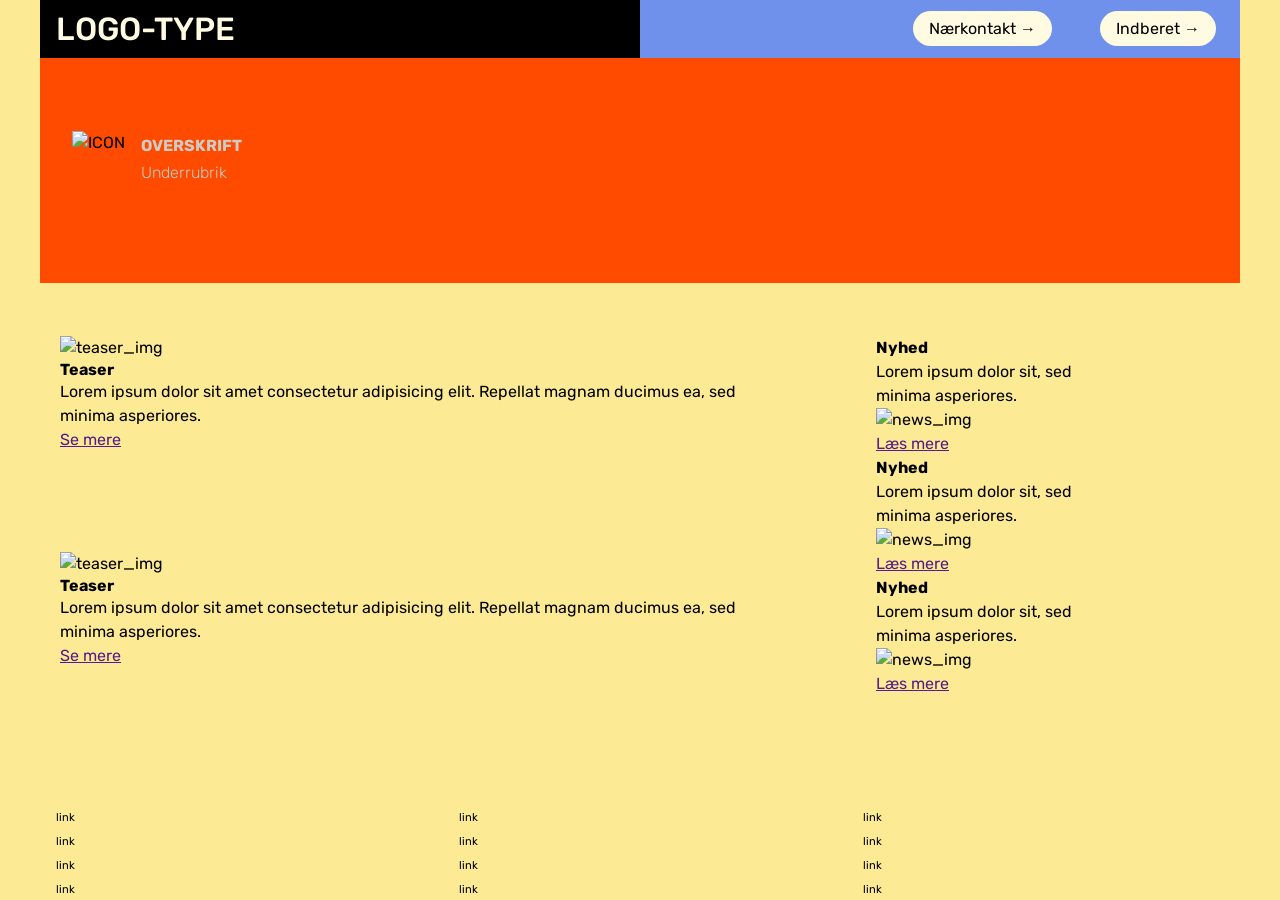
==== index.html @ 4babfd73 "Move files to root directory" ====
<!DOCTYPE html>
<html lang="en">
  <head>
    <meta charset="UTF-8" />
    <meta http-equiv="X-UA-Compatible" content="IE=edge" />
    <meta name="viewport" content="width=device-width, initial-scale=1.0" />
    <link rel="stylesheet" href="css/reset.css" />
    <link rel="stylesheet" href="css/custom.css" />
    <link rel="stylesheet" href="css/fonts.css" />
    <link rel="stylesheet" href="css/general.css" />
    <link rel="stylesheet" href="css/layout.css" />
    <link rel="stylesheet" href="css/burger.css" />
    <link rel="stylesheet" href="css/cards.css" />
    <link rel="icon" type="image/png" href="img/fav.png" />
    <title>Emergency Site</title>
  </head>
  <body id="frontpage">
    <header>
      <nav>
        <div id="logotype-wrapper" class="logo">
          <a href="index.html"> LOGO-TYPE </a>
        </div>
        <ul class="menu">
          <li><a class="menuItem" href="instruction.html">Nærkontakt </a></li>
          <li><a class="menuItem" href="register.html">Indberet</a></li>
        </ul>
        <button class="burger">
          <span class="line"></span>
          <span class="line"></span>
          <span class="line"></span>
        </button>
      </nav>
    </header>
    <section id="main-disclamer">
      <div id="main-disclamer-content">
        <img src="warning" alt="ICON" />
        <div>
          <h1>OVERSKRIFT</h1>
          <p class="sub">Underrubrik</p>
        </div>
      </div>
    </section>
    <main>
      <section id="daily">
        <article class="daily_card">
          <img src="" alt="teaser_img" />
          <div class="daily_text">
            <h2>Teaser</h2>
            <p>
              Lorem ipsum dolor sit amet consectetur adipisicing elit. Repellat
              magnam ducimus ea, sed minima asperiores.
            </p>
            <a href="" class="cta_btn">Se mere</a>
          </div>
        </article>
        <article class="daily_card">
          <img src="" alt="teaser_img" />
          <div class="daily_text">
            <h2>Teaser</h2>
            <p>
              Lorem ipsum dolor sit amet consectetur adipisicing elit. Repellat
              magnam ducimus ea, sed minima asperiores.
            </p>
            <a href="" class="cta_btn">Se mere</a>
          </div>
        </article>
      </section>
      <section id="breaking">
        <article class="news_card">
          <h3>Nyhed</h3>
          <p>Lorem ipsum dolor sit, sed minima asperiores.</p>
          <img src="" alt="news_img" />
          <a class="cta_btn" href="">Læs mere</a>
        </article>
        <article class="news_card">
          <h3>Nyhed</h3>
          <p>Lorem ipsum dolor sit, sed minima asperiores.</p>
          <img src="" alt="news_img" />
          <a class="cta_btn" href="">Læs mere</a>
        </article>
        <article class="news_card">
          <h3>Nyhed</h3>
          <p>Lorem ipsum dolor sit, sed minima asperiores.</p>
          <img src="" alt="news_img" />
          <a class="cta_btn" href="">Læs mere</a>
        </article>
      </section>
    </main>

    <footer>
      <nav class="some">
        <ul>
          <li><a href="">link</a></li>
          <li><a href="">link</a></li>
          <li><a href="">link</a></li>
          <li><a href="">link</a></li>
        </ul>
      </nav>
      <nav class="another">
        <ul>
          <li><a href="">link</a></li>
          <li><a href="">link</a></li>
          <li><a href="">link</a></li>
          <li><a href="">link</a></li>
        </ul>
      </nav>
      <nav class="yetanother">
        <ul>
          <li><a href="">link</a></li>
          <li><a href="">link</a></li>
          <li><a href="">link</a></li>
          <li><a href="">link</a></li>
        </ul>
      </nav>
    </footer>
    <script src="js/burger.js"></script>
    <!-- <script src="js/main.js"></script> -->
  </body>
</html>
---- css/custom.css ----
:root {
  /* Colours */
  --color-bg: #fceb94; /* page background /*

  /* Header */
  --color-head-bg: #ff4b00;

  /* Logotype */
  --color-logotype-bg: #000000;
  --color-text-logotype: #fffae2;
  --font-logotype-size: 2rem;

  /* Global menu */
  --color-menu-bg: #6F90EB;
  /* Links */
  --color-link-bg: #FFFAE2;
  --color-link-hover: #fff; /* used */
  --color-link-active: #99958f; /* used */
  --border-radius-links: 37px;

  /* Headlines og rubrik */
  --font-h1-size: 1rem;
  --font-sub1-size: 1rem;
  --font-h2-size: 1rem;
  --font-h3-size: 1rem;
  --color-headline-bg: #ff4b00;
  --color-headline-text-page: #fceb94;

  /* Tekst */
  --color-text: #000;
  --color-text-inverted: #cdccc4;

  /*  Marginer */
  --margin-head-bottom: 5px;

  /* Borders */
  --border-radius: 37px;

  /* Cards */
  --color-card-bg: #FFFFFF;
  --color-cta-card-bg: #ff4b00;
  /* news-cards */
  --color-news-bg: #FFFAE2;
  --color-news-bg-inverted: #DBE2F5;
  --color-cta-newscard-bg: #FFA680;
  --color-cta-newscard-bg-inverted: #6F90EB;

  /* Fonts */
  --font-family-sans: "Rubik", ui-sans-serif;
  --font-weight-light: 300;
  --font-weight-regular: 400;
  --font-weight-medium: 500;
  --font-weight-bold: 700; */

  /* Text sizes */
  --logotype-size: 1rem;
  --headline1-size: 2rem;
  --headline2-size: 1rem;
  --headline3-size: 1rem;
  --bodytext-size: 1rem;
  --cta-text-size: 1rem;
  --followup-text-size: 1rem;
  --form-submit-size: 1rem;

  /* Infographics */
  --color-info-bg: #676161;
  --color-infobox-1-bg: #cfcec6;
  --color-infobox-2-bg: #969995;
}
---- css/fonts.css ----
@font-face {
  font-family: "Rubik";
  src: url("../fonts/Rubik-VariableFont_wght.woff2") format("woff2-variations"),
    url("/fonts/Rubik-Regular.woff") format("woff");
  font-weight: 300 700;
  font-style: normal;
}
---- css/general.css ----
html {
  font-family: var(--font-family-sans);
  color: var(--color-text);
  background-color: var(--color-bg);
}

header {
  height: min-content;
}

#main-disclamer {
  height: 225px;
  background-color: var(--color-head-bg);
  display: flex;
  justify-content: flex-start;
  align-items: center;
  padding-left: 2rem;
  padding-bottom: 2%;
  margin-bottom: var(--margin-head-bottom);
}

#main-disclamer-content {
  display: flex;
  column-gap: 1rem;
}

main section {
  padding: 20px;
  border-radius: var(--border-radius);
}

h1 {
  font-size: var(--font-h1-size);
  font-weight: var(--font-weight-bold);
  color: var(--color-text-inverted);
  margin: 5px 0;
  line-height: 1.3rem;
  text-align: left;
}

#instruction h1,
#register h1 {
  margin: 40px 0 20px 0;
  padding: 15px 30px;
  background-color: var(--color-head-bg);
  font-size: var(--font-h2-size);
}

#instruction p {
  grid-column: 1/-1;
  margin-bottom: 20px;
  font-size: var(--font-h2-size);
  line-height: 1.5rem;
}

.sub {
  font-size: var(--font-sub1-size);
  font-weight: var(--font-weight-light);
  color: var(--color-text-inverted);
}

h2 {
  font-size: var(--headline2-size);
}

h3 {
  font-size: var(--headline3-size);
}

main>h1 {
  width: calc(80% - 6rem);
}

/* NAVIGATION STRUCTURES */
header>nav {
  height: 100%;
  background-color: var(--color-menu-bg);
}

nav ul {
  list-style: none;
}

a {
  font-family: var(--font-family-sans);
}

nav a {
  text-decoration: none;
  color: var(--color-text);
}

/* Måske skal du lave en ny regel for logotype-wrapper, når du har lavet din logotype */
#logotype-wrapper {
  background-color: var(--color-logotype-bg);
  display: flex;
  justify-content: flex-start;
  align-items: center;
  height: 3.6rem;
}

#logotype-wrapper>a {
  color: var(--color-text-logotype);
  font-size: var(--font-logotype-size);
  font-weight: var(--font-weight-medium);
  width: max-content;
  margin-left: 1rem;
}

/* Global menu */
header nav li a {
  margin: 1.5rem;
  background-color: var(--color-link-bg);
  color: var(--color-text);
  font-size: var(--followup-text-size);
  padding: 0.5rem 1rem;
  border-radius: var(--border-radius-links);
}

/* Pilen efter menu-tekst */
header>nav li>a:after {
  content: " \2192";
}

/* Global menu hover effekt - Lav den om til det, du synes */
nav a:hover {
  background-color: var(--color-link-hover);
}

nav a:active {
  background-color: var(--color-link-active);
}

/* FOOTER */
footer a {
  font-size: 0.7rem;
}
---- css/layout.css ----
/* LAYOUT FOR MAIN CONTENT */
body {
  display: grid;
  grid-template-rows: auto 1fr auto;
  height: 100vh;
  max-width: 1200px;
  margin: 0 auto;
}
main {
  display: grid;
  row-gap: 1rem;
}
main > *:not(:first-child) {
  margin: 0 1rem;
}
main {
  grid-template-rows: min-content min-content 1fr min-content;
}
#instruction main {
  grid-template-rows: min-content min-content min-content 1fr min-content;
}
/* LAYOUT FOR HEADER AND FOOTER */
footer {
  display: grid;
  gap: 10px;
}
header nav,
footer nav {
  display: flex;
  justify-content: space-between;
  align-items: center;
}
header nav > * {
  flex: 1;
}
nav ul {
  display: flex;
  justify-content: flex-end;
}
header ul {
  height: 100%;
  width: clamp(175px, 50%, 300px);
}
footer ul {
  flex-direction: column;
  padding-left: 1rem;
}

/* LAYOUT FOR SECTIONS */
#daily,
#breaking {
  display: grid;
}
#daily {
  grid-template-rows: repeat(2, minmax(200px, min-content));
  gap: 1rem;
}
#breaking {
  grid-template-rows: repeat(auto-fit, minmax(50px, min-content));
  gap: 0;
}

@media (width > 600px) {
  #frontpage > main {
    grid-template-columns: 6fr 3fr;
    grid-template-rows: auto 1fr auto;
  }
  #instruction > main,
  #register > main {
    grid-template-columns: 5fr 3fr;
    grid-template-rows: auto auto 1fr auto;
  }

  .qr {
    order: 1;
  }

  h1 {
    grid-column: 1 / -1;
  }
  footer {
    grid-template-columns: 1fr 1fr 1fr;
  }
}
---- css/burger.css ----
.burger {
  width: 30px;
  height: 20px;
  cursor: pointer;
}

.burger .line {
  display: block;
  width: 100%;
  height: 2px;
  background-color: #333333;
  margin-bottom: 5px;
  transition: 0.2s linear;
}
.burger {
  display: none;
}
@media screen and (width < 800px) {
  .menu {
    display: none;
  }
  .logo {
    flex: 0 0 50vw;
  }
  .burger {
    display: block;
    background-color: transparent;
    border: 0;
    flex: 0 0 auto;
    margin: 0 20px;
  }
  .burger.active .line:nth-child(1) {
    transform: rotate(45deg) translate(5px, 5px);
    transition: 0.2s linear;
  }
  .burger.active .line:nth-child(2) {
    opacity: 0;
    transition: 0.15s linear;
  }
  .burger.active .line:nth-child(3) {
    transform: rotate(-45deg) translate(5px, -5px);
    transition: 0.2s linear;
  }
  nav.active .menu {
    display: block;
    background-color: var(--color-menu-bg);
    position: absolute;
    top: 3.6rem;
    right: 0;
    width: clamp(200px, 50vw, 400px);
    z-index: 1;
    opacity: 0.8;
  }
  header > nav li > a:after {
    content: "";
  }
  nav.active .menu li {
    margin: 40px 20px;
    text-align: right;
  }
  nav.active .menu a {
    font-size: 24px;
  }
}
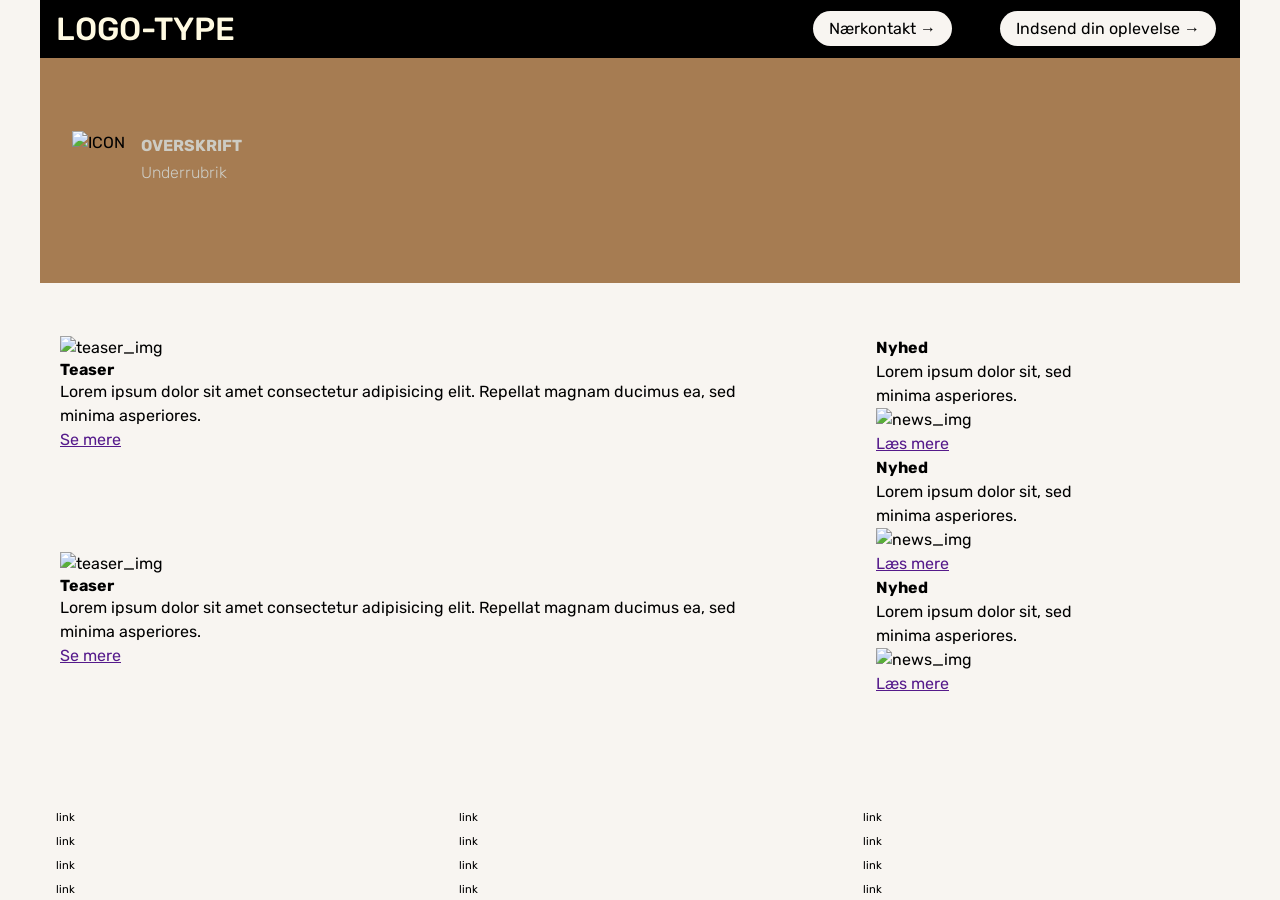
==== commit 9ef6db65: "Updating css" ====
--- a/index.html
+++ b/index.html
@@ -21,8 +21,10 @@
           <a href="index.html"> LOGO-TYPE </a>
         </div>
         <ul class="menu">
-          <li><a class="menuItem" href="instruction.html">Nærkontakt </a></li>
-          <li><a class="menuItem" href="register.html">Indberet</a></li>
+          <li><a class="menuItem" href="instruction.html">Nærkontakt</a></li>
+          <li>
+            <a class="menuItem" href="register.html">Indsend din oplevelse</a>
+          </li>
         </ul>
         <button class="burger">
           <span class="line"></span>
@@ -113,6 +115,8 @@
         </ul>
       </nav>
     </footer>
+    <!-- Ligge opup tingene her -->
+
     <script src="js/burger.js"></script>
     <!-- <script src="js/main.js"></script> -->
   </body>
--- a/css/custom.css
+++ b/css/custom.css
@@ -1,9 +1,9 @@
 :root {
   /* Colours */
-  --color-bg: #fceb94; /* page background /*
+  --color-bg: #f8f5f1; /* page background /*
 
   /* Header */
-  --color-head-bg: #ff4b00;
+  --color-head-bg: #a67c52;
 
   /* Logotype */
   --color-logotype-bg: #000000;
@@ -11,9 +11,9 @@
   --font-logotype-size: 2rem;
 
   /* Global menu */
-  --color-menu-bg: #6F90EB;
+  --color-menu-bg: #000000;
   /* Links */
-  --color-link-bg: #FFFAE2;
+  --color-link-bg: #f8f5f1;
   --color-link-hover: #fff; /* used */
   --color-link-active: #99958f; /* used */
   --border-radius-links: 37px;
@@ -23,7 +23,7 @@
   --font-sub1-size: 1rem;
   --font-h2-size: 1rem;
   --font-h3-size: 1rem;
-  --color-headline-bg: #ff4b00;
+  --color-headline-bg: #000000;
   --color-headline-text-page: #fceb94;
 
   /* Tekst */
@@ -37,12 +37,12 @@
   --border-radius: 37px;
 
   /* Cards */
-  --color-card-bg: #FFFFFF;
-  --color-cta-card-bg: #ff4b00;
+  --color-card-bg: #f8f5f1;
+  --color-cta-card-bg: #BF1818;
   /* news-cards */
-  --color-news-bg: #FFFAE2;
+  --color-news-bg: #b8d4e8;
   --color-news-bg-inverted: #DBE2F5;
-  --color-cta-newscard-bg: #FFA680;
+  --color-cta-newscard-bg: #BF1818;
   --color-cta-newscard-bg-inverted: #6F90EB;
 
   /* Fonts */
@@ -63,7 +63,7 @@
   --form-submit-size: 1rem;
 
   /* Infographics */
-  --color-info-bg: #676161;
-  --color-infobox-1-bg: #cfcec6;
-  --color-infobox-2-bg: #969995;
+  --color-info-bg: #FFFAE2;
+  --color-infobox-1-bg: #f8f5f1;
+  --color-infobox-2-bg: #DEF5DB;
 }
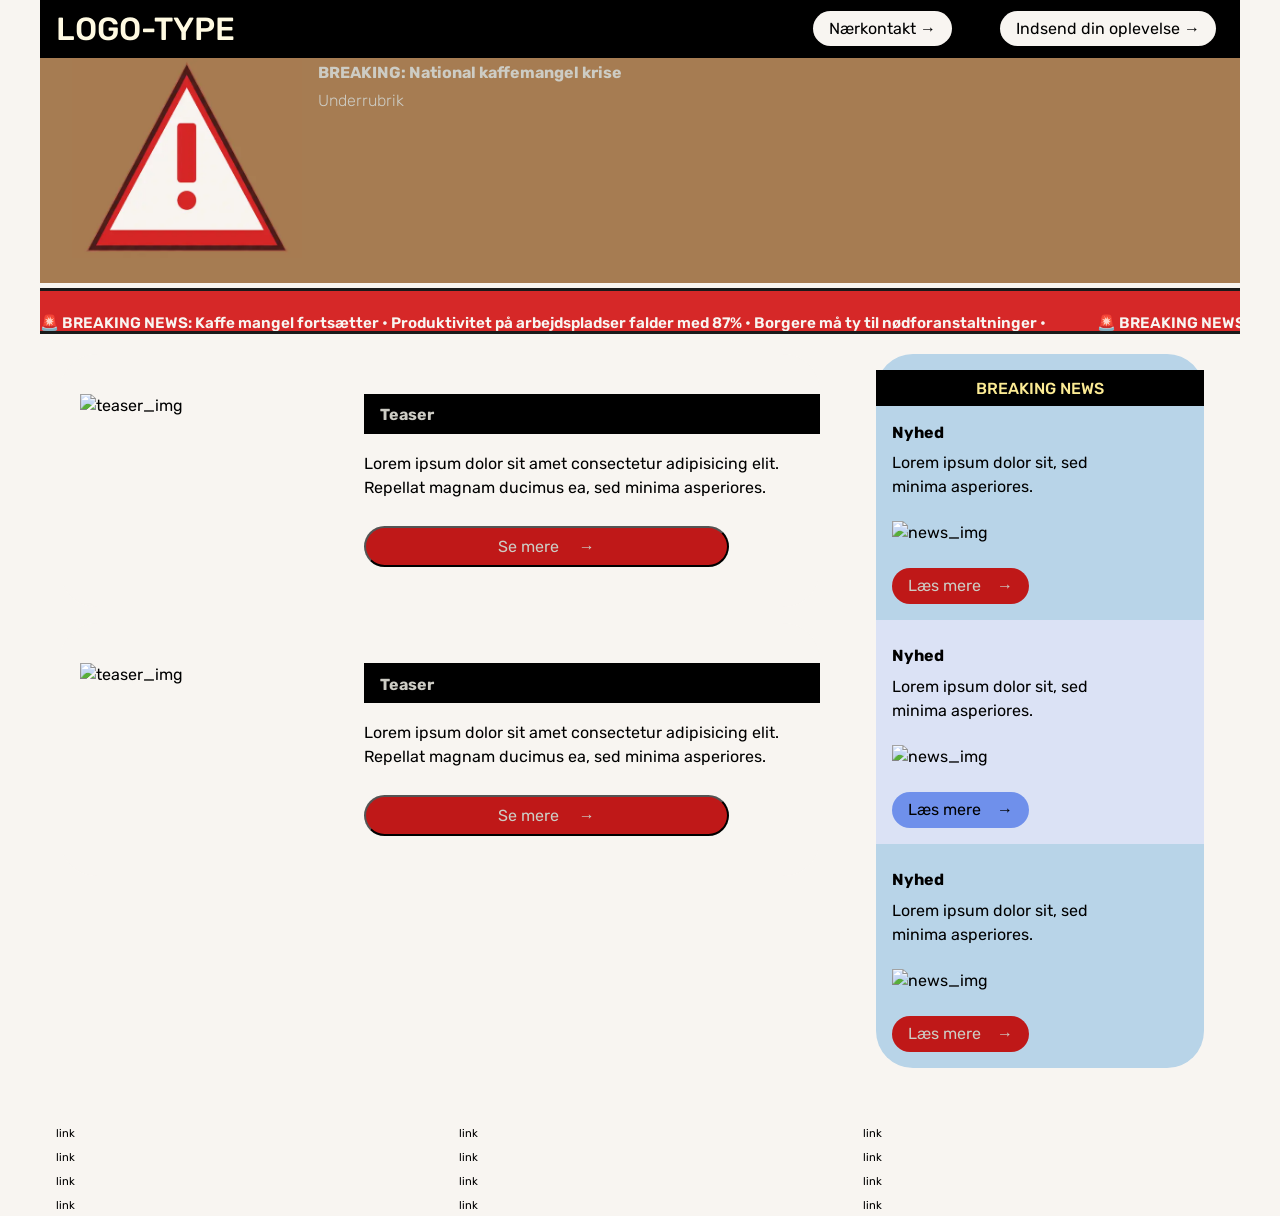
==== commit bf935dc8: "Logo and popup updates for index" ====
--- a/index.html
+++ b/index.html
@@ -35,13 +35,27 @@
     </header>
     <section id="main-disclamer">
       <div id="main-disclamer-content">
-        <img src="warning" alt="ICON" />
+        <img class="logo" src="SVG/kaffe_logo.webp" alt="ICON" />
         <div>
-          <h1>OVERSKRIFT</h1>
+          <h1>BREAKING: National kaffemangel krise</h1>
           <p class="sub">Underrubrik</p>
         </div>
       </div>
     </section>
+    <div class="news-banner">
+      <div class="banner-content">
+        <span
+          >🚨 BREAKING NEWS: Kaffe mangel fortsætter • Produktivitet på
+          arbejdspladser falder med 87% • Borgere må ty til nødforanstaltninger
+          •</span
+        >
+        <span
+          >🚨 BREAKING NEWS: Kaffe mangel fortsætter • Produktivitet på
+          arbejdspladser falder med 87% • Borgere må ty til nødforanstaltninger
+          •</span
+        >
+      </div>
+    </div>
     <main>
       <section id="daily">
         <article class="daily_card">
@@ -52,7 +66,9 @@
               Lorem ipsum dolor sit amet consectetur adipisicing elit. Repellat
               magnam ducimus ea, sed minima asperiores.
             </p>
-            <a href="" class="cta_btn">Se mere</a>
+            <button class="cta_btn open-modal" data-modal="modal1">
+              Se mere
+            </button>
           </div>
         </article>
         <article class="daily_card">
@@ -63,7 +79,9 @@
               Lorem ipsum dolor sit amet consectetur adipisicing elit. Repellat
               magnam ducimus ea, sed minima asperiores.
             </p>
-            <a href="" class="cta_btn">Se mere</a>
+            <button class="cta_btn open-modal" data-modal="modal2">
+              Se mere
+            </button>
           </div>
         </article>
       </section>
@@ -72,19 +90,34 @@
           <h3>Nyhed</h3>
           <p>Lorem ipsum dolor sit, sed minima asperiores.</p>
           <img src="" alt="news_img" />
-          <a class="cta_btn" href="">Læs mere</a>
+          <details>
+            <summary class="cta_btn">Læs mere</summary>
+            <div class="expanded-content">
+              <p>Her er den fulde nyhed! Lorem ipsum dolor sit amet...</p>
+            </div>
+          </details>
         </article>
         <article class="news_card">
           <h3>Nyhed</h3>
           <p>Lorem ipsum dolor sit, sed minima asperiores.</p>
           <img src="" alt="news_img" />
-          <a class="cta_btn" href="">Læs mere</a>
+          <details>
+            <summary class="cta_btn">Læs mere</summary>
+            <div class="expanded-content">
+              <p>Her er den fulde nyhed! Lorem ipsum dolor sit amet...</p>
+            </div>
+          </details>
         </article>
         <article class="news_card">
           <h3>Nyhed</h3>
           <p>Lorem ipsum dolor sit, sed minima asperiores.</p>
           <img src="" alt="news_img" />
-          <a class="cta_btn" href="">Læs mere</a>
+          <details>
+            <summary class="cta_btn">Læs mere</summary>
+            <div class="expanded-content">
+              <p>Her er den fulde nyhed! Lorem ipsum dolor sit amet...</p>
+            </div>
+          </details>
         </article>
       </section>
     </main>
@@ -116,6 +149,29 @@
       </nav>
     </footer>
     <!-- Ligge opup tingene her -->
+    <div class="modal" id="modal1">
+      <div class="modal-content">
+        <button class="close-modal">&times;</button>
+        <h2>Fuld Historie 1</h2>
+        <p>
+          Her er den fulde nyhed om story 1! Lorem ipsum dolor sit amet,
+          consectetur adipisicing elit. Magnam nemo voluptatum accusamus quasi
+          exercitationem blanditiis eum cupiditate...
+        </p>
+      </div>
+    </div>
+
+    <div class="modal" id="modal2">
+      <div class="modal-content">
+        <button class="close-modal">&times;</button>
+        <h2>Fuld Historie 2</h2>
+        <p>
+          Her er den fulde nyhed om story 2! Lorem ipsum dolor sit amet,
+          consectetur adipisicing elit. Magnam nemo voluptatum accusamus quasi
+          exercitationem blanditiis eum cupiditate...
+        </p>
+      </div>
+    </div>
 
     <script src="js/burger.js"></script>
     <!-- <script src="js/main.js"></script> -->
--- a/css/general.css
+++ b/css/general.css
@@ -67,12 +67,12 @@
   font-size: var(--headline3-size);
 }
 
-main>h1 {
+main > h1 {
   width: calc(80% - 6rem);
 }
 
 /* NAVIGATION STRUCTURES */
-header>nav {
+header > nav {
   height: 100%;
   background-color: var(--color-menu-bg);
 }
@@ -99,7 +99,7 @@
   height: 3.6rem;
 }
 
-#logotype-wrapper>a {
+#logotype-wrapper > a {
   color: var(--color-text-logotype);
   font-size: var(--font-logotype-size);
   font-weight: var(--font-weight-medium);
@@ -118,7 +118,7 @@
 }
 
 /* Pilen efter menu-tekst */
-header>nav li>a:after {
+header > nav li > a:after {
   content: " \2192";
 }
 
@@ -134,4 +134,41 @@
 /* FOOTER */
 footer a {
   font-size: 0.7rem;
-}+}
+
+.logo {
+  width: 28%;
+  height: 28%;
+}
+
+.news-banner {
+  background: #d62828;
+  color: #f8f5f1;
+  padding: 1.25rem 0;
+  overflow: hidden;
+  white-space: nowrap;
+  position: relative;
+  border-top: 3px solid #1a1a1a;
+  border-bottom: 3px solid #1a1a1a;
+}
+
+.banner-content {
+  display: inline-block;
+  animation: scroll-left 30s linear infinite;
+  font-weight: 600;
+  font-size: 0.95rem;
+}
+
+.banner-content span {
+  display: inline-block;
+  padding-right: 3rem;
+}
+
+@keyframes scroll-left {
+  0% {
+    transform: translateX(0);
+  }
+  100% {
+    transform: translateX(-50%);
+  }
+}
--- a/css/cards.css
+++ b/css/cards.css
@@ -0,0 +1,179 @@
+.daily_card {
+  background-color: var(--color-card-bg);
+  display: grid;
+  grid-template-columns: 3fr 5fr;
+  gap: 10px;
+  padding: 40px 0 40px 20px;
+  border-radius: var(--border-radius);
+  height: minmax(200px, min-content);
+}
+.daily_text {
+  display: grid;
+  grid-template-rows: repeat(3, min-content);
+  gap: 10px;
+}
+.daily_text h2 {
+  background-color: var(--color-headline-bg);
+  color: var(--color-text-inverted);
+  padding: calc(1.1rem / 1.5) 0 calc(1.1rem / 2) 1rem;
+  margin: 0 0 0.5rem 0;
+}
+.daily_text p {
+  padding-right: 2rem;
+  margin: 0 0 1rem 0;
+}
+.daily_text .cta_btn {
+  justify-self: left;
+  width: 80%;
+}
+.daily_img {
+  width: 100%;
+  height: 100%;
+  object-fit: cover;
+}
+.news_card {
+  background-color: var(--color-news-bg);
+  display: grid;
+  grid-template-rows: repeat(min-content);
+  gap: 0.4rem;
+  padding: 1rem 0;
+  height: minmax(300px, min-content);
+}
+.news_card:nth-child(2n) {
+  background-color: var(--color-news-bg-inverted);
+}
+.news_card > * {
+  padding: 0 1rem;
+}
+.news_card h3 {
+  margin: 0.5rem 0 0 0;
+}
+.news_card p {
+  margin: 0 0 1rem 0;
+}
+.news_card:first-child:before {
+  content: "BREAKING NEWS";
+  background-color: var(--color-headline-bg);
+  color: var(--color-headline-text-page);
+  font-size: var(--font-h3-size);
+  font-weight: var(--font-weight-medium);
+  text-align: center;
+  line-height: 1rem;
+  padding: calc(1.1rem / 1.5) 0 calc(1.1rem / 2) 0;
+}
+.news_card:first-child {
+  border-radius: var(--border-radius) var(--border-radius) 0 0;
+}
+.news_card:last-child {
+  border-radius: 0 0 var(--border-radius) var(--border-radius);
+}
+
+.news_card .cta_btn {
+  justify-self: center;
+}
+.cta_btn {
+  display: inline-block;
+  padding: 0.4rem 1rem;
+  background-color: var(--color-cta-card-bg);
+  color: var(--color-text-inverted);
+  text-decoration: none;
+  width: max-content;
+  border-radius: var(--border-radius);
+}
+.news_card .cta_btn {
+  background-color: var(--color-cta-newscard-bg);
+}
+.news_card:nth-of-type(2n) .cta_btn {
+  background-color: var(--color-cta-newscard-bg-inverted);
+  color: var(--color-text);
+}
+.cta_btn:after {
+  content: "\2192";
+  margin-left: 1rem;
+}
+
+/* Modal styles */
+.modal {
+  display: none;
+  position: fixed;
+  top: 0;
+  left: 0;
+  width: 100%;
+  height: 100%;
+  background: rgba(0, 0, 0, 0.8);
+  z-index: 1000;
+  justify-content: center;
+  align-items: center;
+}
+
+.modal.show {
+  display: flex;
+}
+
+.modal-content {
+  background: #f8f5f1;
+  padding: 2rem;
+  border-radius: 8px;
+  max-width: 600px;
+  width: 90%;
+  position: relative;
+  max-height: 80vh;
+  overflow-y: auto;
+  border: 3px solid #a67c52;
+}
+
+.close-modal {
+  position: absolute;
+  top: 1rem;
+  right: 1rem;
+  background: #d62828;
+  color: white;
+  border: none;
+  width: 35px;
+  height: 35px;
+  border-radius: 50%;
+  cursor: pointer;
+  font-size: 1.5rem;
+  line-height: 1;
+  font-weight: bold;
+}
+
+.close-modal:hover {
+  background: #b81f1f;
+  transform: scale(1.1);
+}
+
+/* Details/Summary styles for breaking news */
+details {
+  margin-top: 1rem;
+}
+
+summary {
+  cursor: pointer;
+  list-style: none;
+  display: inline-block;
+}
+
+summary::-webkit-details-marker {
+  display: none;
+}
+
+.expanded-content {
+  margin-top: 1rem;
+  padding: 1rem;
+  background: #faf8f6;
+  border-radius: 6px;
+  border-left: 4px solid #a67c52;
+  animation: slideDown 0.3s ease;
+}
+
+@keyframes slideDown {
+  from {
+    opacity: 0;
+    transform: translateY(-10px);
+  }
+  to {
+    opacity: 1;
+    transform: translateY(0);
+  }
+}
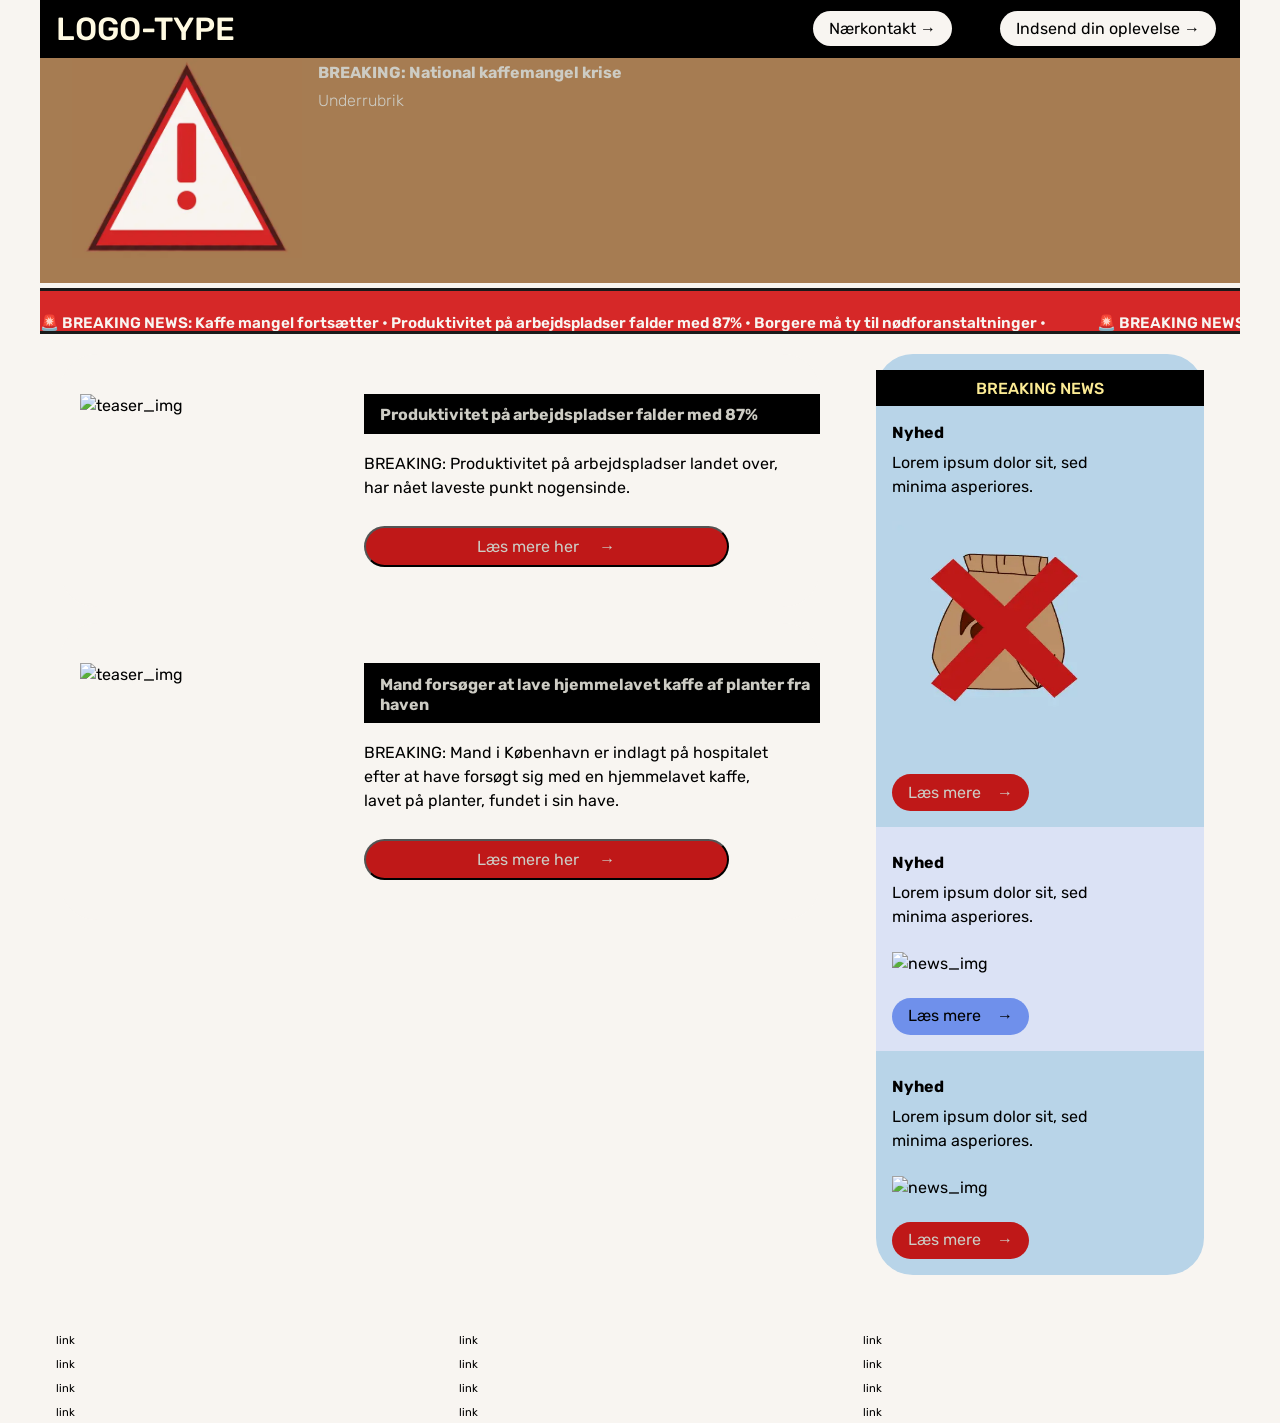
==== commit 7adb65f9: "Index updates" ====
--- a/index.html
+++ b/index.html
@@ -61,31 +61,45 @@
         <article class="daily_card">
           <img src="" alt="teaser_img" />
           <div class="daily_text">
-            <h2>Teaser</h2>
+            <h2>Produktivitet på arbejdspladser falder med 87%</h2>
             <p>
-              Lorem ipsum dolor sit amet consectetur adipisicing elit. Repellat
-              magnam ducimus ea, sed minima asperiores.
+              BREAKING: Produktivitet på arbejdspladser landet over, har nået
+              laveste punkt nogensinde.
             </p>
             <button class="cta_btn open-modal" data-modal="modal1">
-              Se mere
+              Læs mere her
             </button>
           </div>
         </article>
         <article class="daily_card">
           <img src="" alt="teaser_img" />
           <div class="daily_text">
-            <h2>Teaser</h2>
+            <h2>
+              Mand forsøger at lave hjemmelavet kaffe af planter fra haven
+            </h2>
             <p>
-              Lorem ipsum dolor sit amet consectetur adipisicing elit. Repellat
-              magnam ducimus ea, sed minima asperiores.
+              BREAKING: Mand i København er indlagt på hospitalet efter at have
+              forsøgt sig med en hjemmelavet kaffe, lavet på planter, fundet i
+              sin have.
             </p>
             <button class="cta_btn open-modal" data-modal="modal2">
-              Se mere
+              Læs mere her
             </button>
           </div>
         </article>
       </section>
       <section id="breaking">
+        <article class="news_card">
+          <h3>Nyhed</h3>
+          <p>Lorem ipsum dolor sit, sed minima asperiores.</p>
+          <img class="card_kaffe" src="SVG/card_kaffe.webp" alt="news_img" />
+          <details>
+            <summary class="cta_btn">Læs mere</summary>
+            <div class="expanded-content">
+              <p>Her er den fulde nyhed! Lorem ipsum dolor sit amet...</p>
+            </div>
+          </details>
+        </article>
         <article class="news_card">
           <h3>Nyhed</h3>
           <p>Lorem ipsum dolor sit, sed minima asperiores.</p>
@@ -108,17 +122,6 @@
             </div>
           </details>
         </article>
-        <article class="news_card">
-          <h3>Nyhed</h3>
-          <p>Lorem ipsum dolor sit, sed minima asperiores.</p>
-          <img src="" alt="news_img" />
-          <details>
-            <summary class="cta_btn">Læs mere</summary>
-            <div class="expanded-content">
-              <p>Her er den fulde nyhed! Lorem ipsum dolor sit amet...</p>
-            </div>
-          </details>
-        </article>
       </section>
     </main>
 
@@ -152,11 +155,25 @@
     <div class="modal" id="modal1">
       <div class="modal-content">
         <button class="close-modal">&times;</button>
-        <h2>Fuld Historie 1</h2>
+        <h2>Produktiviteten falder landet over</h2>
         <p>
-          Her er den fulde nyhed om story 1! Lorem ipsum dolor sit amet,
-          consectetur adipisicing elit. Magnam nemo voluptatum accusamus quasi
-          exercitationem blanditiis eum cupiditate...
+          I det, som analytikere kalder 'det største fald i produktivitet
+          nogensinde', rapporterer arbejdspladser over hele landet om
+          katastrofale fald i effektiviteten.<br />
+          <br />
+          Kontormedarbejder Maria Jensen, 34, beskrev sin oplevelse: 'Jeg har
+          læst den samme e-mail sytten gange, og jeg ved stadig ikke, hvad der
+          står i den. Jeg troede, jeg kunne klare det her, men klokken 10 måtte
+          jeg bukke under og melde mig syg.'<br />
+          <br />
+          Læger rapporterer en stigning på 400 % i tilfælde af 'kronisk gaben'
+          og 'spontane lure'. Dr. Lars Nielsen advarer: 'Vi ser folk falde i
+          søvn på arbejdspladserne'.<br />
+          <br />
+          Arbejdsministeren holdte en hastepressekonference i morges, selvom
+          kilder rapporterer, at han gabte meget under sin tale. "Vi tager dette
+          meget alvorligt," sagde han, før han stoppede op og spurgte, om nogen
+          havde ekstra energidrikke.
         </p>
       </div>
     </div>
@@ -164,16 +181,29 @@
     <div class="modal" id="modal2">
       <div class="modal-content">
         <button class="close-modal">&times;</button>
-        <h2>Fuld Historie 2</h2>
+        <h2>Mand indlagt efter indtagelse af 'nødkaffe'</h2>
         <p>
-          Her er den fulde nyhed om story 2! Lorem ipsum dolor sit amet,
-          consectetur adipisicing elit. Magnam nemo voluptatum accusamus quasi
-          exercitationem blanditiis eum cupiditate...
+          Thomas Andersen, 41, blev opdaget af sin kone, mens han forsøgte at
+          brygge det, han kaldte 'nødkaffe', af en blanding af tørrede
+          mælkebøtter, brændte ristede brødkrummer og det, han troede var
+          'kaffelignende urter' fra sin have.<br />
+          <br />
+          "Jeg fandt ham i køkkenet klokken 3 om natten med syv forskellige
+          gryder i kog," fortalte hans kone til journalister. "Han blev ved med
+          at insistere på, at hvis han bare fik forholdene rigtigt, kunne han
+          skabe en erstatning for kaffe". I følge konen, så så manden det som en
+          mulighed for at blive rig.<br />
+          <br />
+          Desværre var kombinationen af planterne, som Andersen forsøgte sig
+          med, giftige. Han er derfor nu på hospitalet, men i bedring.<br />
+          Lægerne rapporterer, at Andersen er i bedring, selvom han fortsat er
+          overbevist om, at hans opskrift 'var tæt på et gennembrud'. Han har
+          fået ordineret hvile.
         </p>
       </div>
     </div>
 
     <script src="js/burger.js"></script>
-    <!-- <script src="js/main.js"></script> -->
+    <script src="js/main.js"></script>
   </body>
 </html>
--- a/css/cards.css
+++ b/css/cards.css
@@ -177,3 +177,8 @@
     transform: translateY(0);
   }
 }
+
+.card_kaffe {
+  width: 75%;
+  height: 90%;
+}
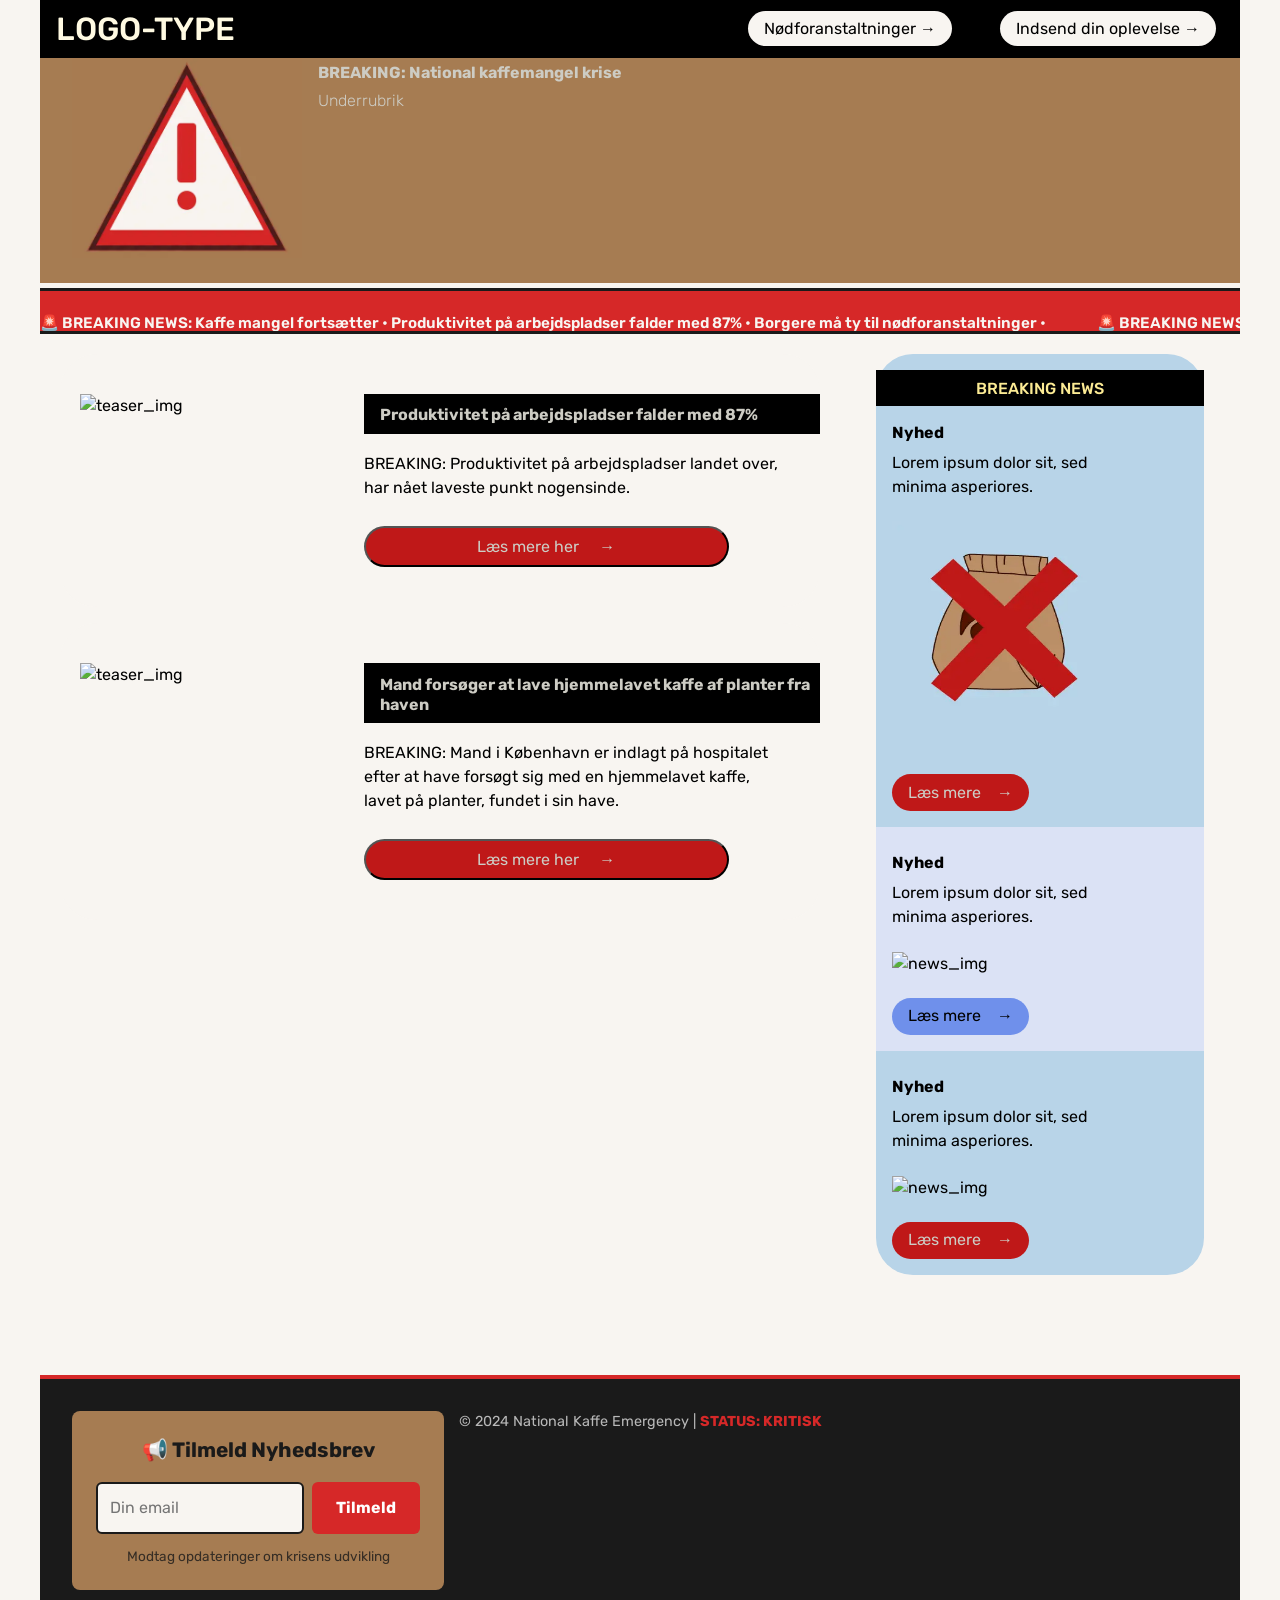
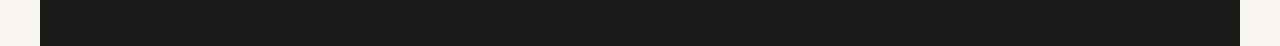
==== commit a8f36a41: "Footer added" ====
--- a/index.html
+++ b/index.html
@@ -21,7 +21,9 @@
           <a href="index.html"> LOGO-TYPE </a>
         </div>
         <ul class="menu">
-          <li><a class="menuItem" href="instruction.html">Nærkontakt</a></li>
+          <li>
+            <a class="menuItem" href="instruction.html">Nødforanstaltninger</a>
+          </li>
           <li>
             <a class="menuItem" href="register.html">Indsend din oplevelse</a>
           </li>
@@ -126,30 +128,23 @@
     </main>
 
     <footer>
-      <nav class="some">
-        <ul>
-          <li><a href="">link</a></li>
-          <li><a href="">link</a></li>
-          <li><a href="">link</a></li>
-          <li><a href="">link</a></li>
-        </ul>
-      </nav>
-      <nav class="another">
-        <ul>
-          <li><a href="">link</a></li>
-          <li><a href="">link</a></li>
-          <li><a href="">link</a></li>
-          <li><a href="">link</a></li>
-        </ul>
-      </nav>
-      <nav class="yetanother">
-        <ul>
-          <li><a href="">link</a></li>
-          <li><a href="">link</a></li>
-          <li><a href="">link</a></li>
-          <li><a href="">link</a></li>
-        </ul>
-      </nav>
+      <div class="newsletter-section">
+        <h3>📢 Tilmeld Nyhedsbrev</h3>
+        <form class="newsletter-form">
+          <input type="email" placeholder="Din email" required />
+          <button type="submit" class="newsletter-btn">Tilmeld</button>
+        </form>
+        <p class="newsletter-disclaimer">
+          Modtag opdateringer om krisens udvikling
+        </p>
+      </div>
+
+      <div class="footer-bottom">
+        <p>
+          © 2024 National Kaffe Emergency |
+          <span class="status-critical">STATUS: KRITISK</span>
+        </p>
+      </div>
     </footer>
     <!-- Ligge opup tingene her -->
     <div class="modal" id="modal1">
--- a/css/general.css
+++ b/css/general.css
@@ -172,3 +172,94 @@
     transform: translateX(-50%);
   }
 }
+
+footer {
+  background: #1a1a1a;
+  color: #f8f5f1;
+  padding: 2rem;
+  margin-top: 3rem;
+  border-top: 4px solid #d62828;
+}
+
+/* Newsletter Section */
+.newsletter-section {
+  background: #a67c52;
+  padding: 1.5rem;
+  border-radius: 8px;
+  margin-bottom: 1.5rem;
+  text-align: center;
+}
+
+.newsletter-section h3 {
+  font-size: 1.3rem;
+  margin-bottom: 1rem;
+  color: #1a1a1a;
+}
+
+.newsletter-form {
+  display: flex;
+  gap: 0.5rem;
+  max-width: 500px;
+  margin: 0 auto 0.75rem;
+  flex-wrap: wrap;
+  justify-content: center;
+}
+
+.newsletter-form input {
+  flex: 1;
+  min-width: 200px;
+  padding: 0.75rem;
+  border: 2px solid #1a1a1a;
+  border-radius: 6px;
+  font-size: 1rem;
+  background: #f8f5f1;
+}
+
+.newsletter-form input:focus {
+  outline: none;
+  border-color: #d62828;
+}
+
+.newsletter-btn {
+  padding: 0.75rem 1.5rem;
+  background: #d62828;
+  color: white;
+  border: none;
+  border-radius: 6px;
+  font-weight: bold;
+  cursor: pointer;
+  transition: background 0.2s ease;
+}
+
+.newsletter-btn:hover {
+  background: #b81f1f;
+}
+
+.newsletter-disclaimer {
+  font-size: 0.85rem;
+  color: #1a1a1a;
+  opacity: 0.8;
+}
+
+/* Footer Bottom */
+.footer-bottom {
+  text-align: center;
+  font-size: 0.9rem;
+  color: #b8b8b8;
+}
+
+.status-critical {
+  color: #d62828;
+  font-weight: bold;
+}
+
+/* Mobile responsive */
+@media (max-width: 600px) {
+  .newsletter-form {
+    flex-direction: column;
+  }
+
+  .newsletter-form input {
+    min-width: 100%;
+  }
+}
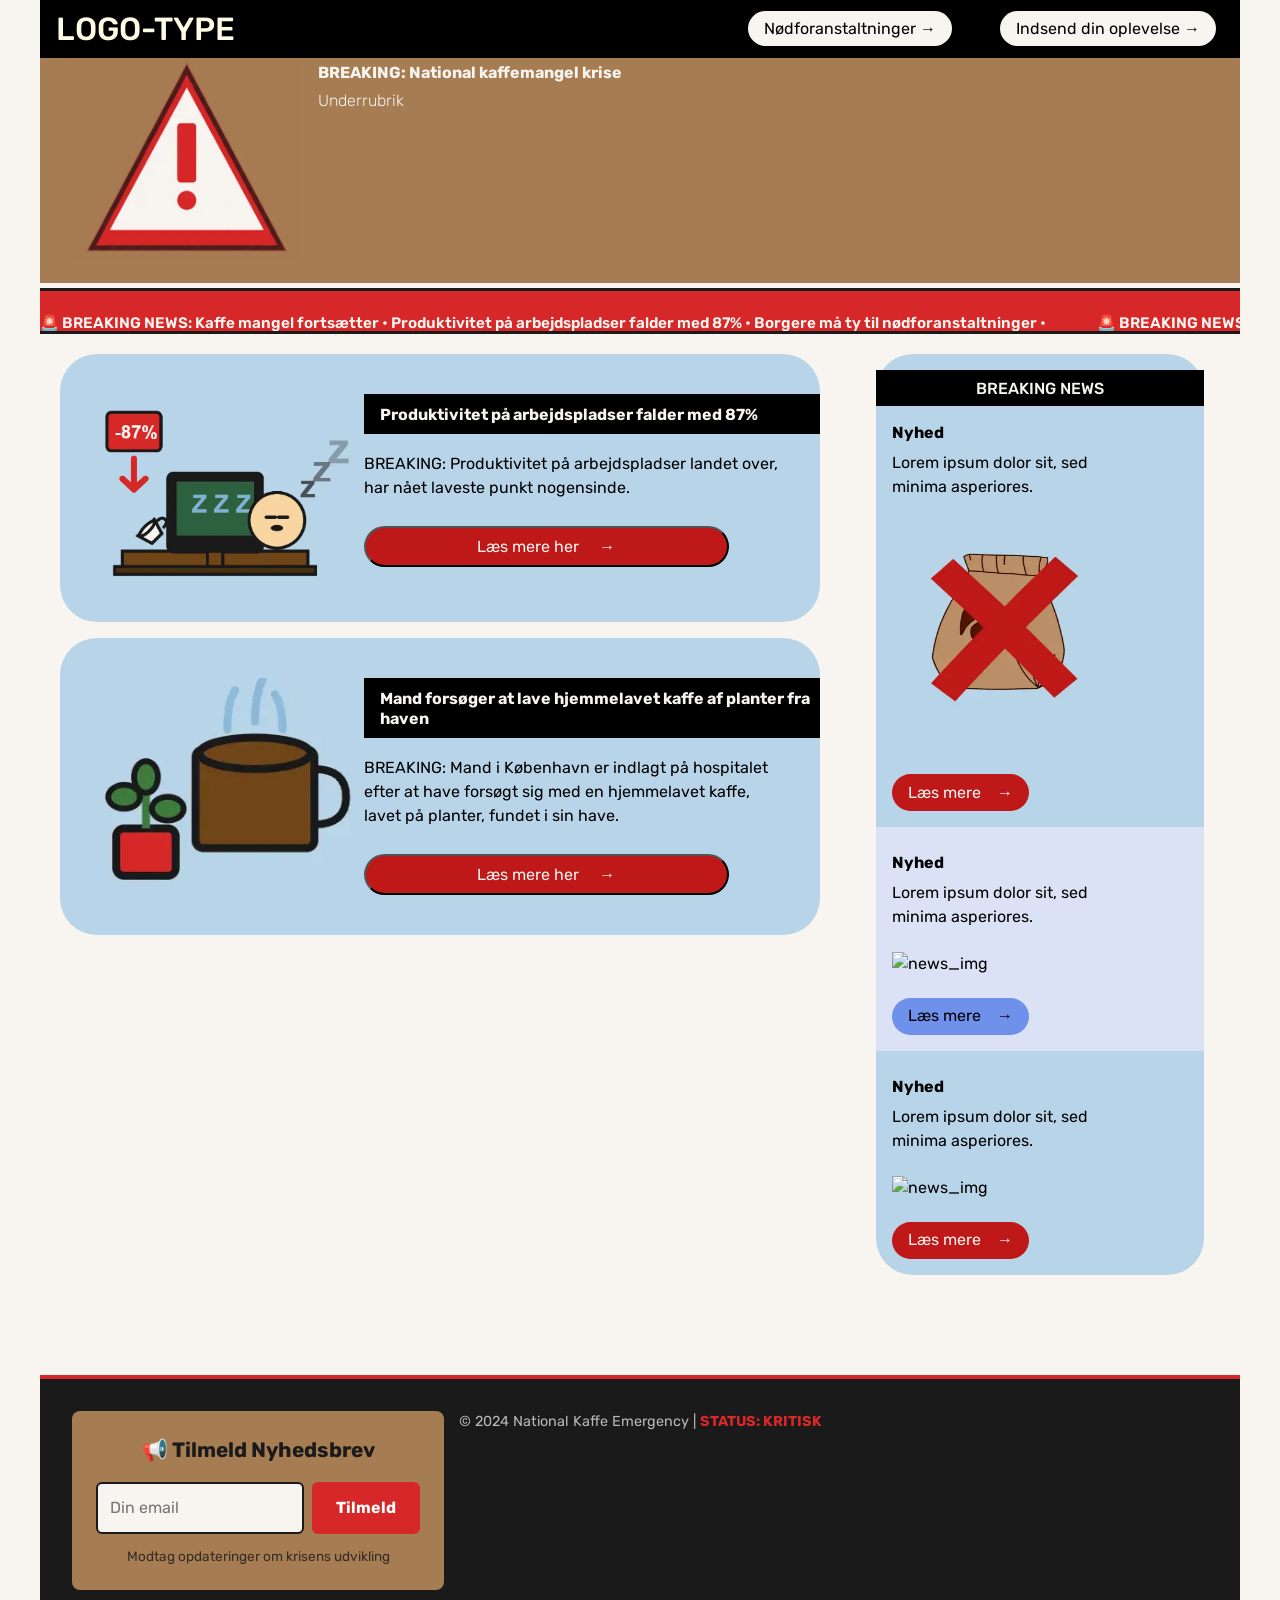
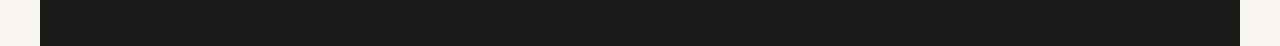
==== commit 936ef779: "Added footers and teaser img changes" ====
--- a/index.html
+++ b/index.html
@@ -61,7 +61,7 @@
     <main>
       <section id="daily">
         <article class="daily_card">
-          <img src="" alt="teaser_img" />
+          <img src="SVG/produktivitet_.webp" alt="teaser_img" />
           <div class="daily_text">
             <h2>Produktivitet på arbejdspladser falder med 87%</h2>
             <p>
@@ -74,7 +74,7 @@
           </div>
         </article>
         <article class="daily_card">
-          <img src="" alt="teaser_img" />
+          <img src="SVG/kaffebryg.webp" alt="teaser_img" />
           <div class="daily_text">
             <h2>
               Mand forsøger at lave hjemmelavet kaffe af planter fra haven
--- a/css/custom.css
+++ b/css/custom.css
@@ -14,7 +14,7 @@
   --color-menu-bg: #000000;
   /* Links */
   --color-link-bg: #f8f5f1;
-  --color-link-hover: #fff; /* used */
+  --color-link-hover: #6F90EB; /* used */
   --color-link-active: #99958f; /* used */
   --border-radius-links: 37px;
 
@@ -24,11 +24,11 @@
   --font-h2-size: 1rem;
   --font-h3-size: 1rem;
   --color-headline-bg: #000000;
-  --color-headline-text-page: #fceb94;
+  --color-headline-text-page: #f8f5f1;
 
   /* Tekst */
   --color-text: #000;
-  --color-text-inverted: #cdccc4;
+  --color-text-inverted: #f8f5f1;
 
   /*  Marginer */
   --margin-head-bottom: 5px;
@@ -37,7 +37,7 @@
   --border-radius: 37px;
 
   /* Cards */
-  --color-card-bg: #f8f5f1;
+  --color-card-bg: #b8d4e8;
   --color-cta-card-bg: #BF1818;
   /* news-cards */
   --color-news-bg: #b8d4e8;
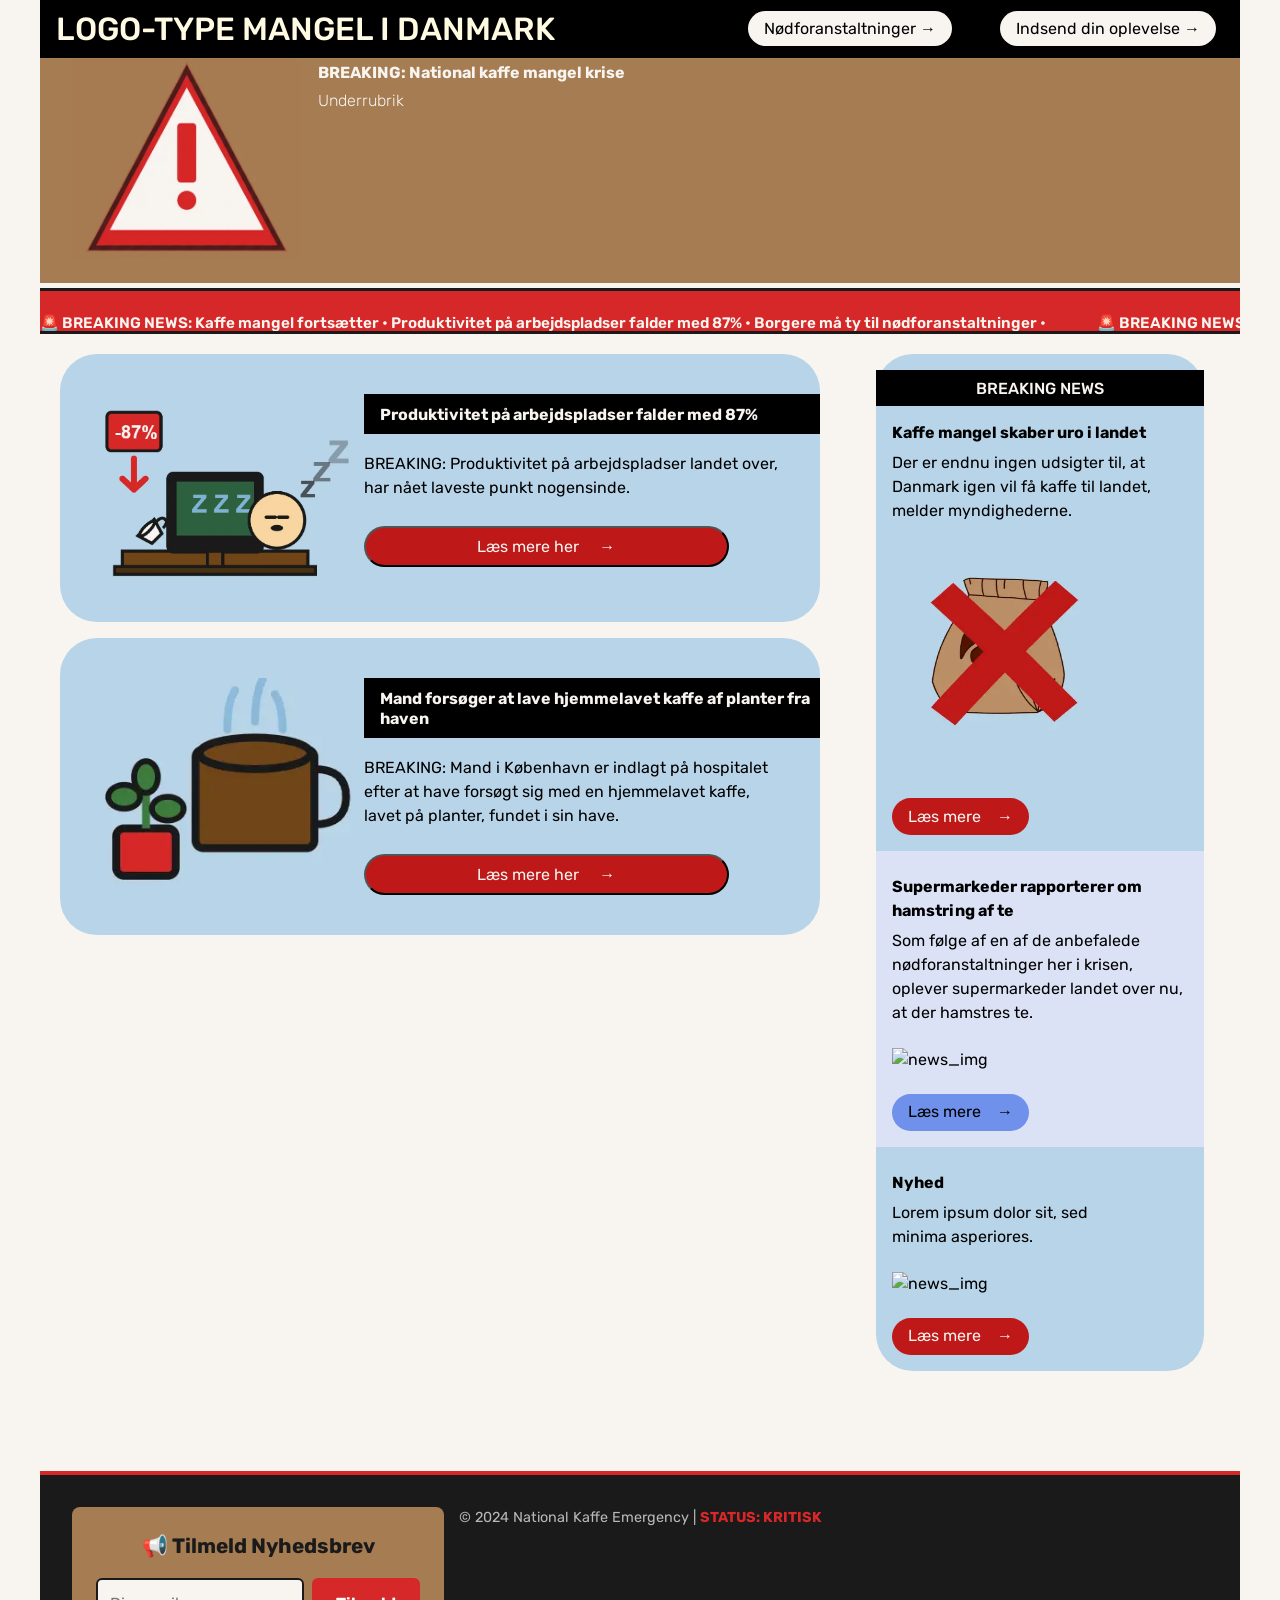
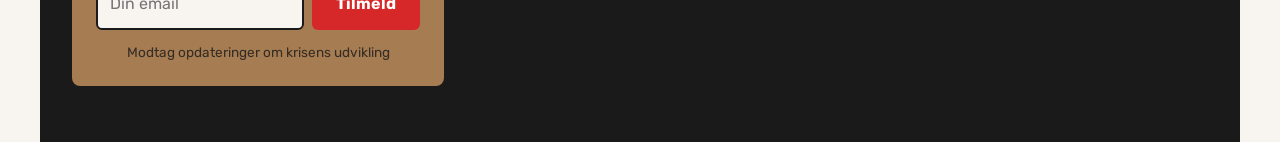
==== commit 79ad1fe3: "Updates" ====
--- a/index.html
+++ b/index.html
@@ -18,7 +18,7 @@
     <header>
       <nav>
         <div id="logotype-wrapper" class="logo">
-          <a href="index.html"> LOGO-TYPE </a>
+          <a href="index.html"> LOGO-TYPE MANGEL I DANMARK</a>
         </div>
         <ul class="menu">
           <li>
@@ -39,7 +39,7 @@
       <div id="main-disclamer-content">
         <img class="logo" src="SVG/kaffe_logo.webp" alt="ICON" />
         <div>
-          <h1>BREAKING: National kaffemangel krise</h1>
+          <h1>BREAKING: National kaffe mangel krise</h1>
           <p class="sub">Underrubrik</p>
         </div>
       </div>
@@ -92,13 +92,49 @@
       </section>
       <section id="breaking">
         <article class="news_card">
-          <h3>Nyhed</h3>
-          <p>Lorem ipsum dolor sit, sed minima asperiores.</p>
+          <h3>Kaffe mangel skaber uro i landet</h3>
+          <p>
+            Der er endnu ingen udsigter til, at Danmark igen vil få kaffe til
+            landet, melder myndighederne.
+          </p>
           <img class="card_kaffe" src="SVG/card_kaffe.webp" alt="news_img" />
           <details>
             <summary class="cta_btn">Læs mere</summary>
             <div class="expanded-content">
-              <p>Her er den fulde nyhed! Lorem ipsum dolor sit amet...</p>
+              <p>
+                Dette skaber uro blandt befolkningen, hvor der rapporteres kampe
+                om de få bønner, som endnu ikke er brygget.<br />
+                <br />
+                Der anbefales at man holder det tæt, hvis man skulle være heldig
+                at have lidt tilovers, fra inden krisen startede.
+              </p>
+            </div>
+          </details>
+        </article>
+        <article class="news_card">
+          <h3>Supermarkeder rapporterer om hamstring af te</h3>
+          <p>
+            Som følge af en af de anbefalede nødforanstaltninger her i krisen,
+            oplever supermarkeder landet over nu, at der hamstres te.
+          </p>
+          <img class="card_kaffe" src="SVG/te.webp" alt="news_img" />
+          <details>
+            <summary class="cta_btn">Læs mere</summary>
+            <div class="expanded-content">
+              <p>
+                Det, der startede som en logisk løsning, er blevet til kaos.
+                Supermarkedskæder rapporterer, at alle teprodukter, selv de
+                urte- og koffeinfri varianter, er blevet fuldstændig udsolgt i
+                hele landet.<br />
+                <br />
+                Den mest bizarre hændelse fandt sted i en Føtex i Aarhus, hvor
+                der opstod et slagsmål om den sidste æske Earl Grey.
+                Sikkerhedspersonale måtte gribe ind, da kunderne begyndte at
+                kaste frugt og grønt efter hinanden. <br />
+                <br />
+                Myndighederne minder borgerne om, at 'panikkøb af urtete ikke
+                vil løse kaffemanglen'.
+              </p>
             </div>
           </details>
         </article>
@@ -113,17 +149,6 @@
             </div>
           </details>
         </article>
-        <article class="news_card">
-          <h3>Nyhed</h3>
-          <p>Lorem ipsum dolor sit, sed minima asperiores.</p>
-          <img src="" alt="news_img" />
-          <details>
-            <summary class="cta_btn">Læs mere</summary>
-            <div class="expanded-content">
-              <p>Her er den fulde nyhed! Lorem ipsum dolor sit amet...</p>
-            </div>
-          </details>
-        </article>
       </section>
     </main>
 
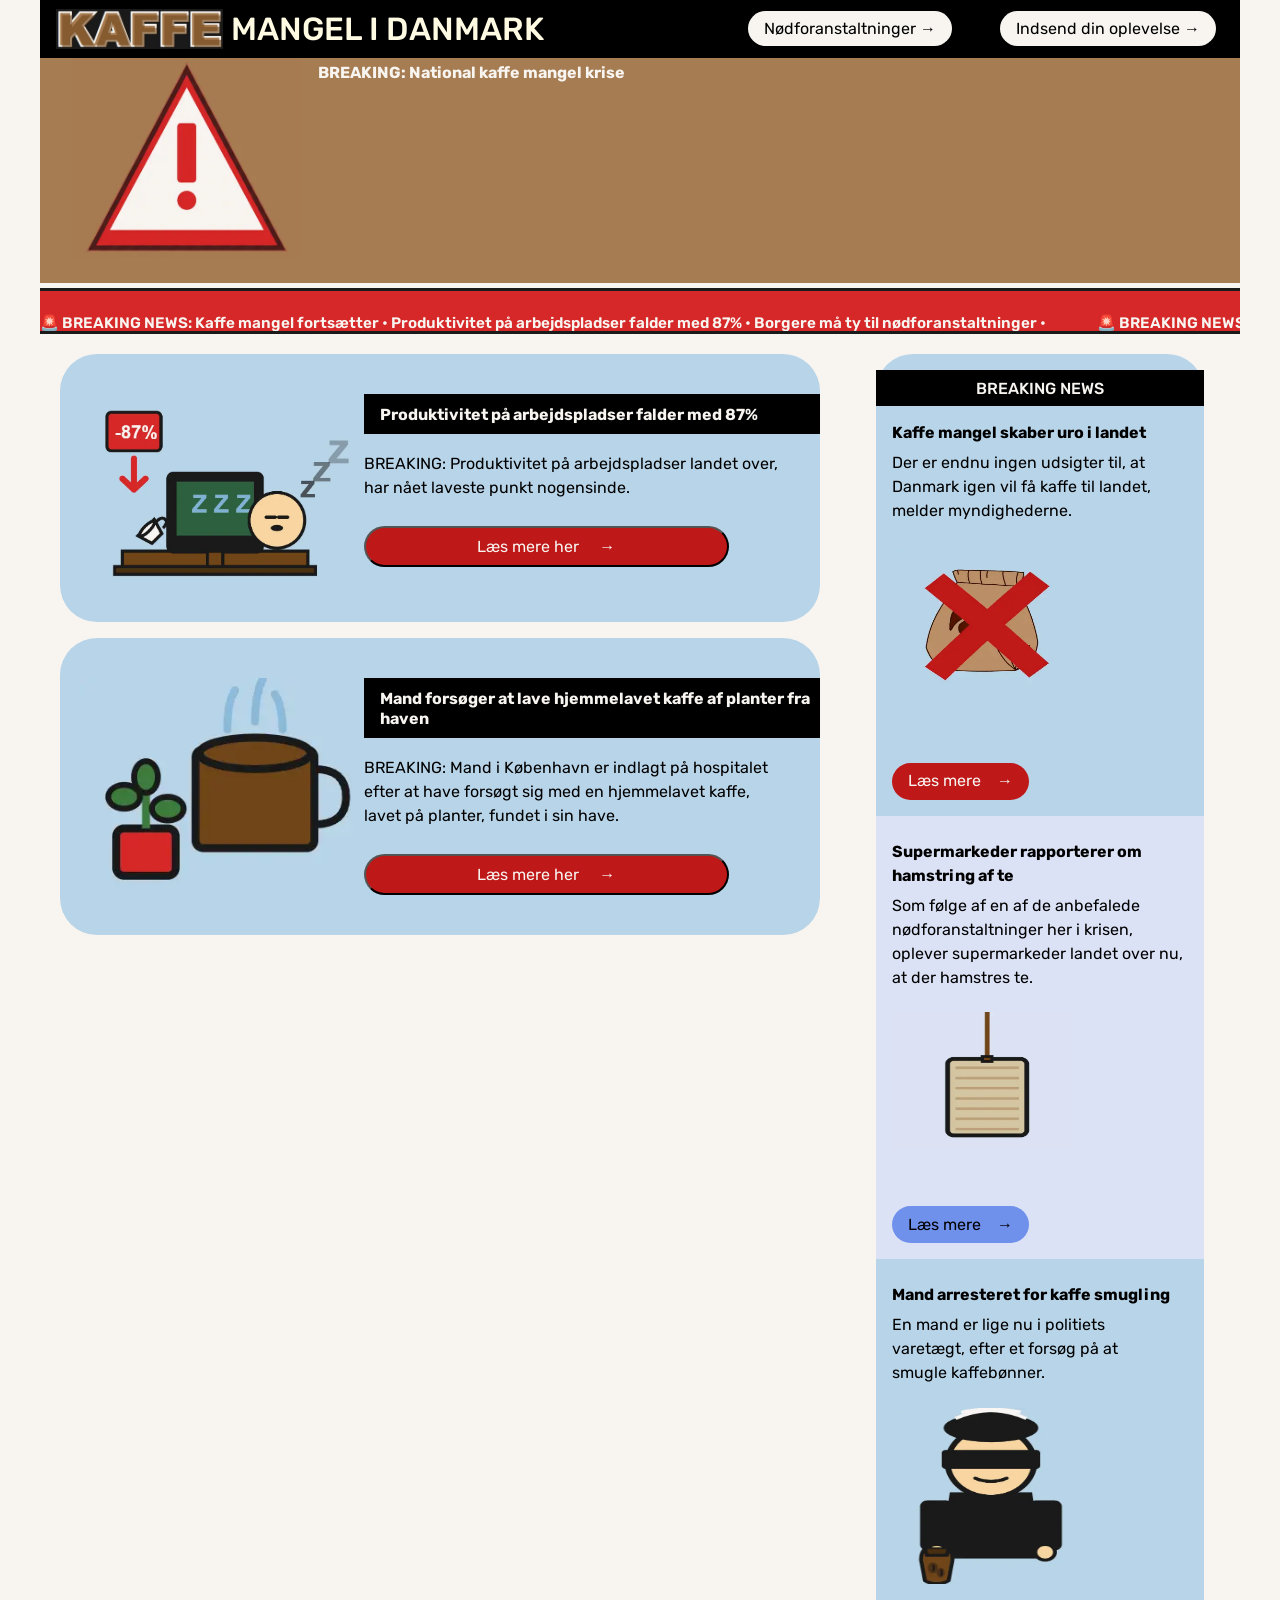
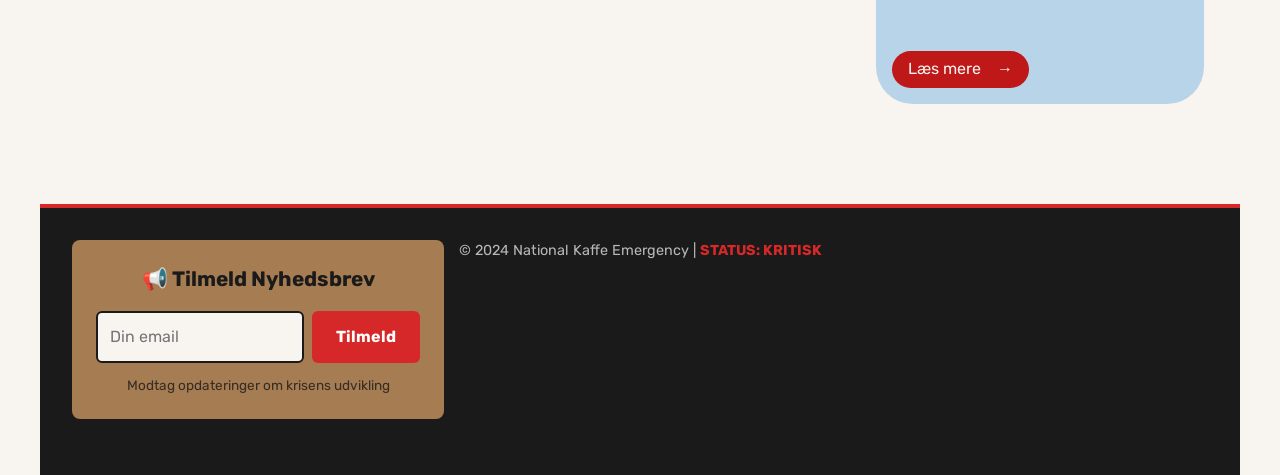
==== commit 90912f9d: "Updates" ====
--- a/index.html
+++ b/index.html
@@ -18,7 +18,10 @@
     <header>
       <nav>
         <div id="logotype-wrapper" class="logo">
-          <a href="index.html"> LOGO-TYPE MANGEL I DANMARK</a>
+          <a href="index.html">
+            <img src="SVG/logotype.webp" alt="KAFFE" class="logo-image" />
+            MANGEL I DANMARK
+          </a>
         </div>
         <ul class="menu">
           <li>
@@ -40,7 +43,7 @@
         <img class="logo" src="SVG/kaffe_logo.webp" alt="ICON" />
         <div>
           <h1>BREAKING: National kaffe mangel krise</h1>
-          <p class="sub">Underrubrik</p>
+          <p class="sub"></p>
         </div>
       </div>
     </section>
@@ -139,13 +142,31 @@
           </details>
         </article>
         <article class="news_card">
-          <h3>Nyhed</h3>
-          <p>Lorem ipsum dolor sit, sed minima asperiores.</p>
-          <img src="" alt="news_img" />
+          <h3>Mand arresteret for kaffe smugling</h3>
+          <p>
+            En mand er lige nu i politiets varetægt, efter et forsøg på at
+            smugle kaffebønner.
+          </p>
+          <img class="card_kaffe" src="SVG/robber.webp" alt="news_img" />
           <details>
             <summary class="cta_btn">Læs mere</summary>
             <div class="expanded-content">
-              <p>Her er den fulde nyhed! Lorem ipsum dolor sit amet...</p>
+              <p>
+                I det, som politiet kalder 'det mest åbenlyse smuglerforsøg i
+                historien', blev Henrik Larsen tilbageholdt ved grænsen med
+                cirka 3 kilogram premium arabica-bønner syet ind i sin jakke.<br />
+                <br />
+                "Han gik gennem tolden og efterlod et spor af kaffebønner efter
+                sig, som en tegneseriefigur," forklarede betjent Mette
+                Christensen.<br />
+                "Da vi spurgte, om han havde noget at erklære, sagde han "bare
+                min kærlighed til Danmark", mens han bogstaveligt talt rystede
+                bønnerne ud af ærmerne."<br />
+                <br />
+                På grund af krisen er det nu ulovligt at fragte kaffebønner over
+                grænser, og Larsen er hermed i politiets varetægt og afventer
+                dom.
+              </p>
             </div>
           </details>
         </article>
--- a/css/general.css
+++ b/css/general.css
@@ -263,3 +263,14 @@
     min-width: 100%;
   }
 }
+#logotype-wrapper a {
+  display: flex;
+  align-items: center;
+  gap: 0.5rem; /* Space between logo and text */
+  text-decoration: none;
+}
+
+.logo-image {
+  height: 40px; /* Adjust size as needed */
+  width: auto;
+}
--- a/css/cards.css
+++ b/css/cards.css
@@ -179,6 +179,6 @@
 }
 
 .card_kaffe {
-  width: 75%;
-  height: 90%;
+  width: 65%;
+  height: 80%;
 }
